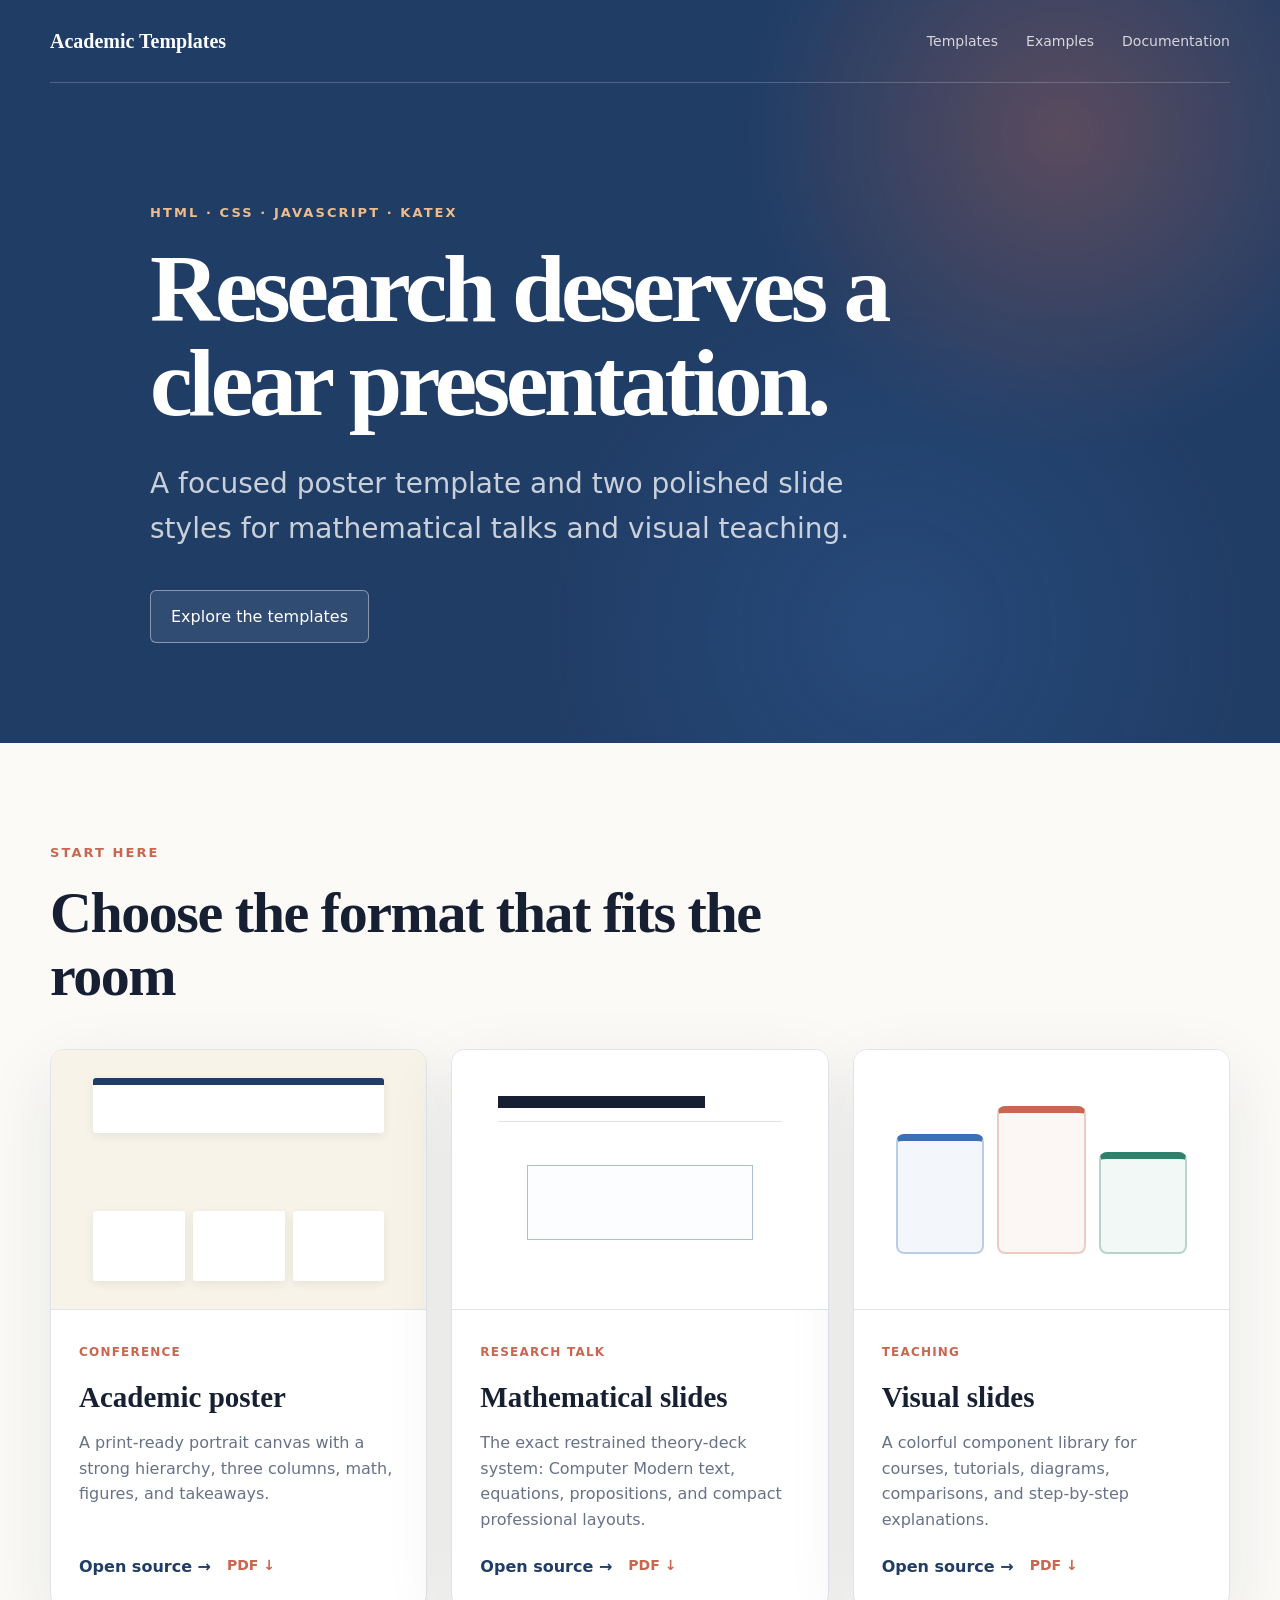
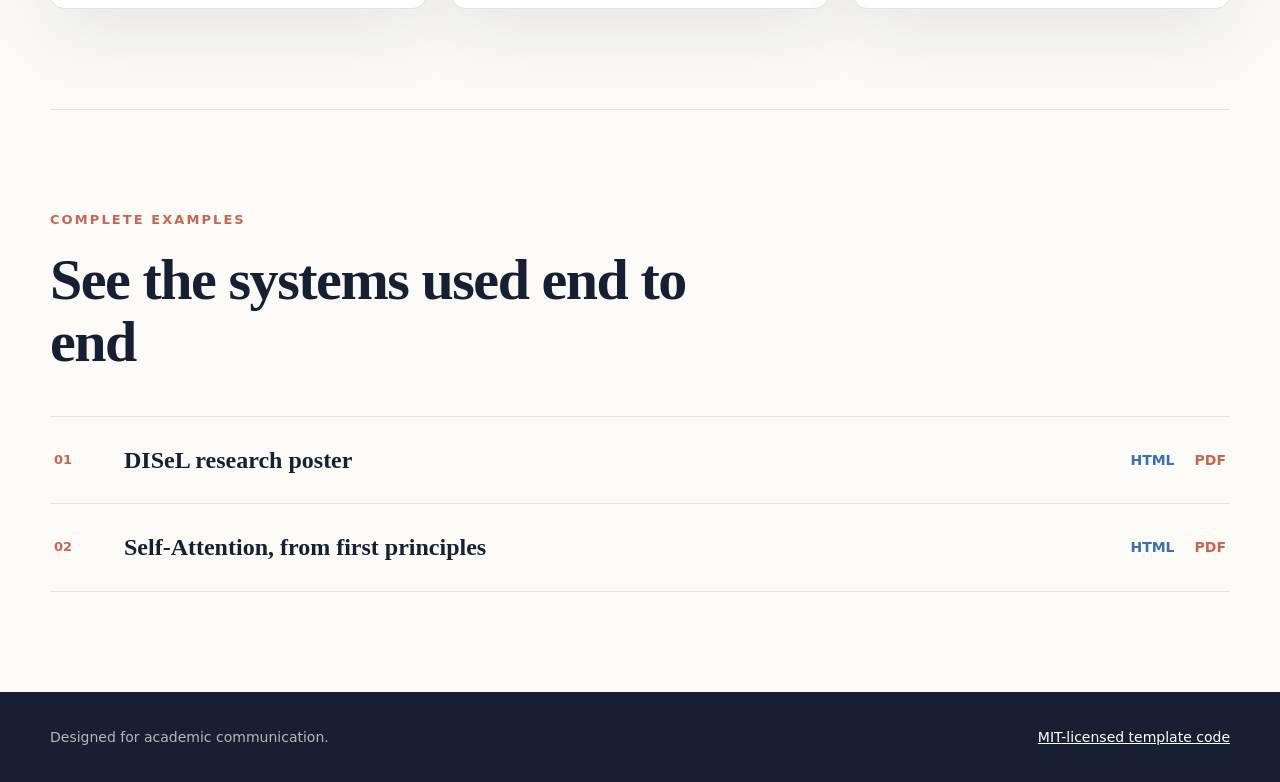
==== index.html @ d49de90f "Add academic poster and slide templates" ====
<!doctype html>
<html lang="en">
<head>
  <meta charset="utf-8">
  <meta name="viewport" content="width=device-width, initial-scale=1">
  <meta name="description" content="Reusable HTML, CSS, and JavaScript templates for academic posters and presentations.">
  <title>Academic Poster &amp; Slide Templates</title>
  <link rel="stylesheet" href="site.css">
</head>
<body>
  <header class="hero">
    <nav class="nav" aria-label="Primary navigation">
      <a class="brand" href="./">Academic Templates</a>
      <div class="nav__links">
        <a href="#templates">Templates</a>
        <a href="#examples">Examples</a>
        <a href="https://github.com/alizindari/academic-slide-poster-template#readme">Documentation</a>
      </div>
    </nav>
    <div class="hero__content">
      <p class="eyebrow">HTML · CSS · JavaScript · KaTeX</p>
      <h1>Research deserves a clear presentation.</h1>
      <p class="hero__copy">A focused poster template and two polished slide styles for mathematical talks and visual teaching.</p>
      <a class="button" href="#templates">Explore the templates</a>
    </div>
  </header>

  <main>
    <section class="section" id="templates">
      <div class="section__heading">
        <p class="eyebrow">Start here</p>
        <h2>Choose the format that fits the room</h2>
      </div>
      <div class="card-grid">
        <article class="template-card template-card--poster">
          <div class="template-card__preview poster-preview" aria-hidden="true">
            <i class="poster-preview__header"></i>
            <i></i><i></i><i></i>
          </div>
          <div class="template-card__body">
            <span class="tag">Conference</span>
            <h3>Academic poster</h3>
            <p>A print-ready portrait canvas with a strong hierarchy, three columns, math, figures, and takeaways.</p>
            <div class="template-actions">
              <a href="templates/poster/">Open source →</a>
              <a href="templates/poster/poster.pdf">PDF ↓</a>
            </div>
          </div>
        </article>

        <article class="template-card template-card--math">
          <div class="template-card__preview slide-preview slide-preview--math" aria-hidden="true">
            <i class="slide-preview__title"></i>
            <i class="slide-preview__rule"></i>
            <i class="slide-preview__equation"></i>
          </div>
          <div class="template-card__body">
            <span class="tag">Research talk</span>
            <h3>Mathematical slides</h3>
            <p>The exact restrained theory-deck system: Computer Modern text, equations, propositions, and compact professional layouts.</p>
            <div class="template-actions">
              <a href="templates/slides-math/">Open source →</a>
              <a href="templates/slides-math/slides.pdf">PDF ↓</a>
            </div>
          </div>
        </article>

        <article class="template-card template-card--teaching">
          <div class="template-card__preview slide-preview slide-preview--teaching" aria-hidden="true">
            <i></i><i></i><i></i>
          </div>
          <div class="template-card__body">
            <span class="tag">Teaching</span>
            <h3>Visual slides</h3>
            <p>A colorful component library for courses, tutorials, diagrams, comparisons, and step-by-step explanations.</p>
            <div class="template-actions">
              <a href="templates/slides-transformer/">Open source →</a>
              <a href="templates/slides-transformer/slides.pdf">PDF ↓</a>
            </div>
          </div>
        </article>
      </div>
    </section>

    <section class="section section--examples" id="examples">
      <div class="section__heading">
        <p class="eyebrow">Complete examples</p>
        <h2>See the systems used end to end</h2>
      </div>
      <div class="example-list">
        <div class="example-row">
          <span class="example-number">01</span>
          <strong>DISeL research poster</strong>
          <span class="example-actions"><a href="examples/poster-disel/">HTML</a><a href="examples/poster-disel/poster.pdf">PDF</a></span>
        </div>
        <div class="example-row">
          <span class="example-number">02</span>
          <strong>Self-Attention, from first principles</strong>
          <span class="example-actions"><a href="templates/slides-transformer/">HTML</a><a href="templates/slides-transformer/slides.pdf">PDF</a></span>
        </div>
      </div>
    </section>
  </main>

  <footer>
    <span>Designed for academic communication.</span>
    <a href="LICENSE">MIT-licensed template code</a>
  </footer>
</body>
</html>
---- site.css ----
:root {
  --ink: #172033;
  --muted: #687187;
  --paper: #fbfaf7;
  --white: #fff;
  --line: #dfe3ea;
  --navy: #203d66;
  --blue: #3b6fb6;
  --coral: #c8664f;
  --green: #2f816b;
  --gold: #c09335;
  --shadow: 0 22px 70px rgb(23 32 51 / 9%);
}

* { box-sizing: border-box; }

html { scroll-behavior: smooth; }

body {
  margin: 0;
  color: var(--ink);
  background: var(--paper);
  font-family: Inter, ui-sans-serif, system-ui, -apple-system, BlinkMacSystemFont, "Segoe UI", sans-serif;
  line-height: 1.6;
}

a { color: inherit; }

.hero {
  min-height: 650px;
  color: var(--white);
  background:
    radial-gradient(circle at 83% 18%, rgb(200 102 79 / 35%), transparent 26%),
    radial-gradient(circle at 70% 85%, rgb(59 111 182 / 25%), transparent 32%),
    var(--navy);
}

.nav {
  display: flex;
  align-items: center;
  justify-content: space-between;
  width: min(1180px, calc(100% - 48px));
  margin: 0 auto;
  padding: 25px 0;
  border-bottom: 1px solid rgb(255 255 255 / 20%);
}

.brand,
.nav__links a {
  text-decoration: none;
}

.brand {
  font-family: Georgia, "Times New Roman", serif;
  font-size: 20px;
  font-weight: 700;
}

.nav__links { display: flex; gap: 28px; }
.nav__links a { color: rgb(255 255 255 / 78%); font-size: 14px; }
.nav__links a:hover { color: #fff; }

.hero__content {
  width: min(980px, calc(100% - 48px));
  margin: 0 auto;
  padding: 120px 0 100px;
}

.eyebrow {
  margin: 0 0 18px;
  color: var(--coral);
  font-size: 13px;
  font-weight: 800;
  letter-spacing: .16em;
  text-transform: uppercase;
}

.hero .eyebrow { color: #f0bc89; }

.hero h1 {
  max-width: 850px;
  margin: 0;
  font-family: Georgia, "Times New Roman", serif;
  font-size: clamp(54px, 8vw, 96px);
  font-weight: 700;
  line-height: .98;
  letter-spacing: -.045em;
}

.hero__copy {
  max-width: 720px;
  margin: 32px 0 38px;
  color: rgb(255 255 255 / 76%);
  font-size: clamp(20px, 2.4vw, 28px);
}

.button {
  display: inline-block;
  padding: 13px 20px;
  border: 1px solid rgb(255 255 255 / 42%);
  border-radius: 6px;
  background: rgb(255 255 255 / 8%);
  text-decoration: none;
}

.button:hover { background: rgb(255 255 255 / 14%); }

.section {
  width: min(1180px, calc(100% - 48px));
  margin: 0 auto;
  padding: 100px 0;
}

.section__heading { max-width: 720px; margin-bottom: 42px; }
.section__heading h2 {
  margin: 0;
  font-family: Georgia, "Times New Roman", serif;
  font-size: clamp(38px, 5vw, 58px);
  line-height: 1.08;
  letter-spacing: -.025em;
}

.card-grid {
  display: grid;
  grid-template-columns: repeat(3, 1fr);
  gap: 24px;
}

.template-card {
  overflow: hidden;
  border: 1px solid var(--line);
  border-radius: 14px;
  background: var(--white);
  box-shadow: var(--shadow);
}

.template-card__preview {
  height: 260px;
  border-bottom: 1px solid var(--line);
  background: #f1f3f6;
}

.template-card__body { padding: 28px; }
.template-card h3 {
  margin: 10px 0;
  font-family: Georgia, "Times New Roman", serif;
  font-size: 29px;
}
.template-card p { min-height: 104px; margin: 0 0 20px; color: var(--muted); }
.template-card a { color: var(--navy); font-weight: 750; text-decoration: none; }
.template-actions { display: flex; flex-wrap: wrap; gap: 8px 16px; }
.template-actions a:not(:first-child) { color: var(--coral); font-size: 14px; }
.tag { color: var(--coral); font-size: 12px; font-weight: 800; letter-spacing: .1em; text-transform: uppercase; }

.poster-preview {
  display: grid;
  grid-template-columns: repeat(3, 1fr);
  gap: 8px;
  padding: 28px 42px;
  background: #f8f3e8;
}
.poster-preview i { display: block; border-radius: 3px; background: #fff; box-shadow: 0 3px 10px rgb(23 32 51 / 8%); }
.poster-preview__header { grid-column: 1 / -1; height: 55px; border-top: 7px solid var(--navy); }

.slide-preview { position: relative; padding: 40px; background: #fff; }
.slide-preview--math i { position: absolute; display: block; }
.slide-preview__title { top: 46px; left: 46px; width: 55%; height: 12px; background: var(--ink); }
.slide-preview__rule { top: 71px; right: 46px; left: 46px; height: 1px; background: var(--line); }
.slide-preview__equation { top: 115px; right: 75px; left: 75px; height: 75px; border: 1px solid #aebed2; background: #fbfdff; }

.slide-preview--teaching {
  display: grid;
  grid-template-columns: repeat(3, 1fr);
  align-items: end;
  gap: 13px;
  padding: 56px 42px;
}
.slide-preview--teaching i { display: block; height: 120px; border: 2px solid rgb(59 111 182 / 30%); border-top: 7px solid var(--blue); border-radius: 8px; background: rgb(59 111 182 / 6%); }
.slide-preview--teaching i:nth-child(2) { height: 148px; border-color: rgb(200 102 79 / 30%); border-top-color: var(--coral); background: rgb(200 102 79 / 6%); }
.slide-preview--teaching i:nth-child(3) { height: 102px; border-color: rgb(47 129 107 / 30%); border-top-color: var(--green); background: rgb(47 129 107 / 6%); }

.section--examples { border-top: 1px solid var(--line); }
.example-list { border-top: 1px solid var(--line); }
.example-row {
  display: grid;
  grid-template-columns: 70px 1fr 260px;
  align-items: center;
  padding: 24px 4px;
  border-bottom: 1px solid var(--line);
}
.example-number { color: var(--coral); font-size: 13px; font-weight: 800; }
.example-list strong { font-family: Georgia, "Times New Roman", serif; font-size: 24px; }
.example-actions { display: flex; justify-content: flex-end; gap: 20px; }
.example-actions a { color: var(--blue); font-size: 14px; font-weight: 800; text-decoration: none; }
.example-actions a:last-child { color: var(--coral); }

footer {
  display: flex;
  justify-content: space-between;
  gap: 20px;
  padding: 34px max(24px, calc((100% - 1180px) / 2));
  color: rgb(255 255 255 / 68%);
  background: var(--ink);
  font-size: 14px;
}
footer a { color: #fff; }

@media (max-width: 900px) {
  .card-grid { grid-template-columns: 1fr; }
  .template-card { display: grid; grid-template-columns: 42% 1fr; }
  .template-card__preview { height: auto; min-height: 280px; border-right: 1px solid var(--line); border-bottom: 0; }
  .template-card p { min-height: 0; }
}

@media (max-width: 640px) {
  .nav__links { display: none; }
  .hero { min-height: 580px; }
  .hero__content { padding-top: 90px; }
  .section { padding: 72px 0; }
  .template-card { display: block; }
  .template-card__preview { height: 220px; min-height: 0; border-right: 0; border-bottom: 1px solid var(--line); }
  .example-row { grid-template-columns: 38px 1fr; }
  .example-actions { grid-column: 2; justify-content: flex-start; margin-top: 8px; }
  footer { flex-direction: column; }
}
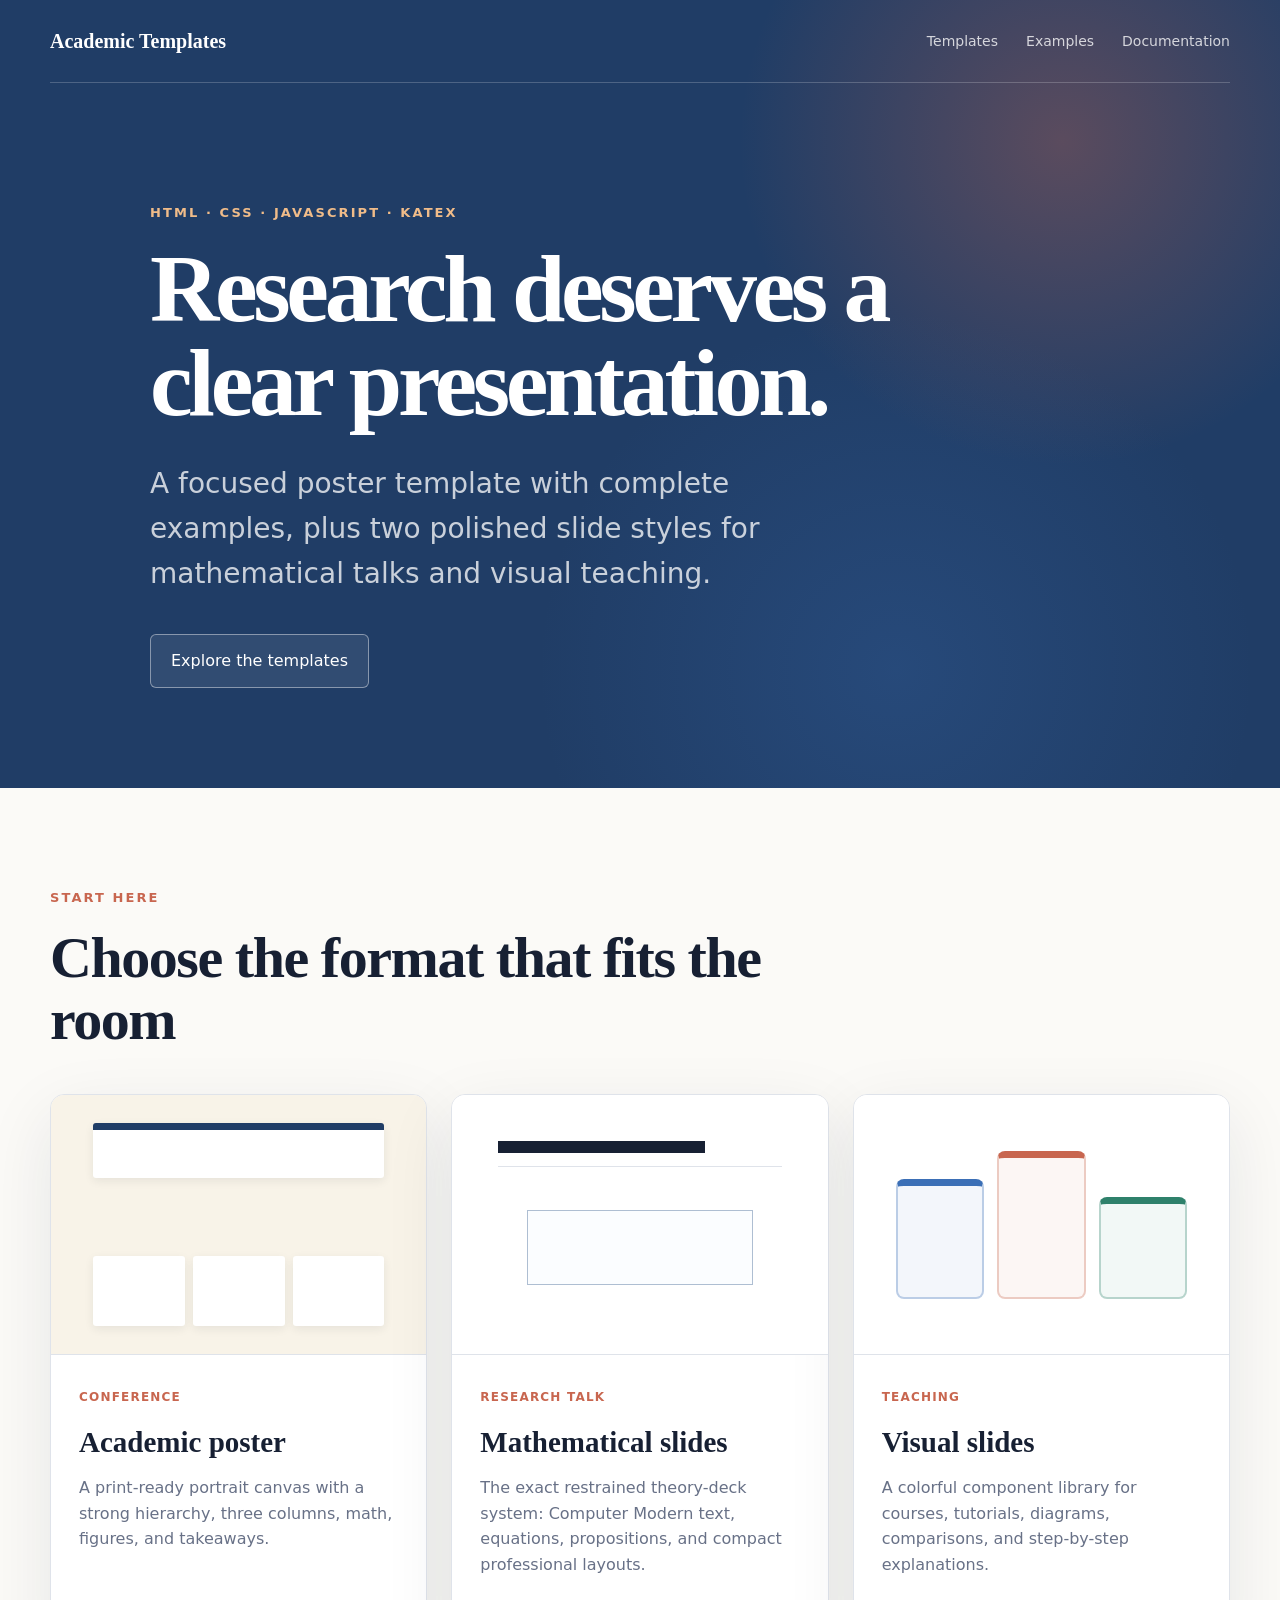
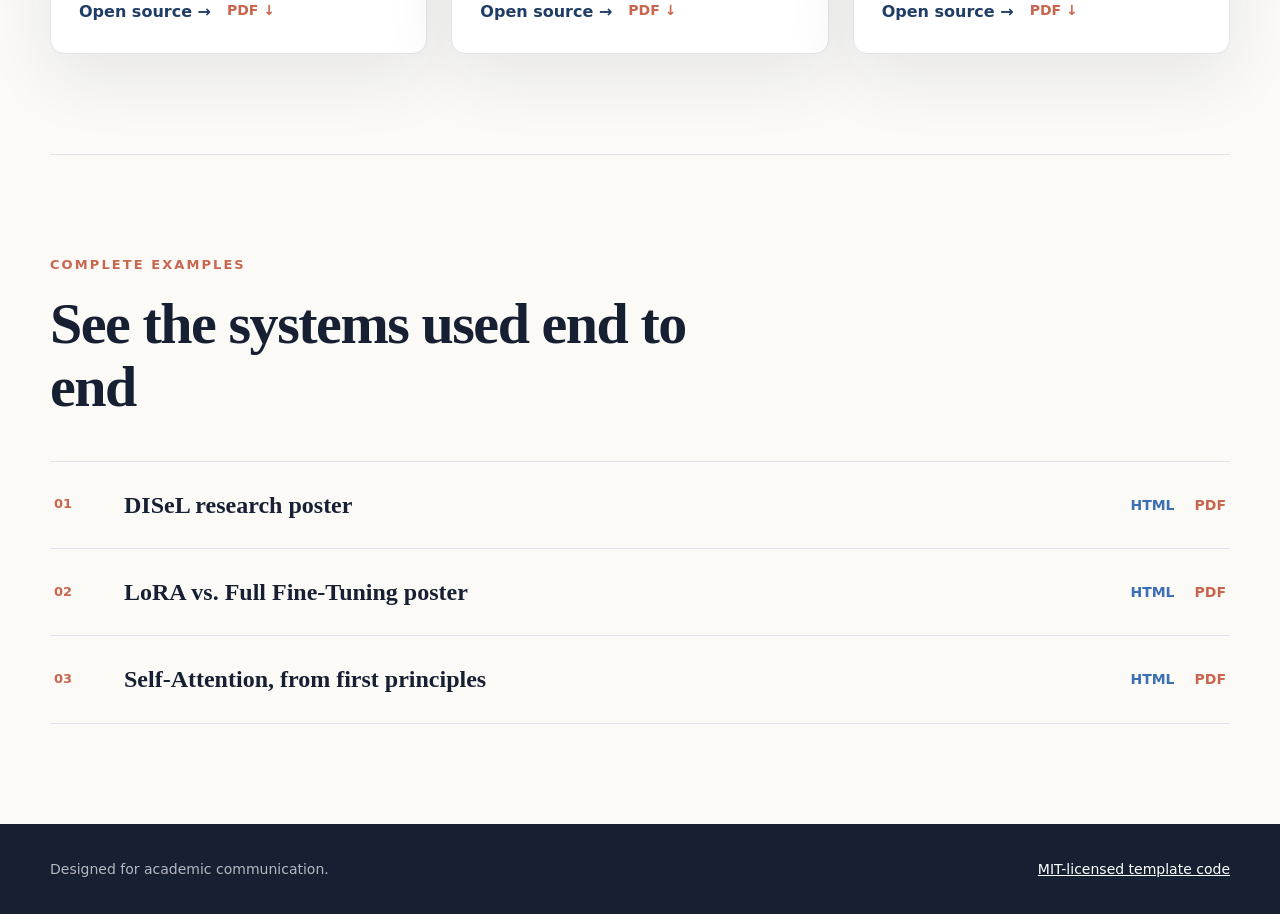
==== commit 8099f33d: "Add LoRA poster example" ====
--- a/index.html
+++ b/index.html
@@ -20,7 +20,7 @@
     <div class="hero__content">
       <p class="eyebrow">HTML · CSS · JavaScript · KaTeX</p>
       <h1>Research deserves a clear presentation.</h1>
-      <p class="hero__copy">A focused poster template and two polished slide styles for mathematical talks and visual teaching.</p>
+      <p class="hero__copy">A focused poster template with complete examples, plus two polished slide styles for mathematical talks and visual teaching.</p>
       <a class="button" href="#templates">Explore the templates</a>
     </div>
   </header>
@@ -95,6 +95,11 @@
         </div>
         <div class="example-row">
           <span class="example-number">02</span>
+          <strong>LoRA vs. Full Fine-Tuning poster</strong>
+          <span class="example-actions"><a href="examples/poster-lora/">HTML</a><a href="examples/poster-lora/poster.pdf">PDF</a></span>
+        </div>
+        <div class="example-row">
+          <span class="example-number">03</span>
           <strong>Self-Attention, from first principles</strong>
           <span class="example-actions"><a href="templates/slides-transformer/">HTML</a><a href="templates/slides-transformer/slides.pdf">PDF</a></span>
         </div>
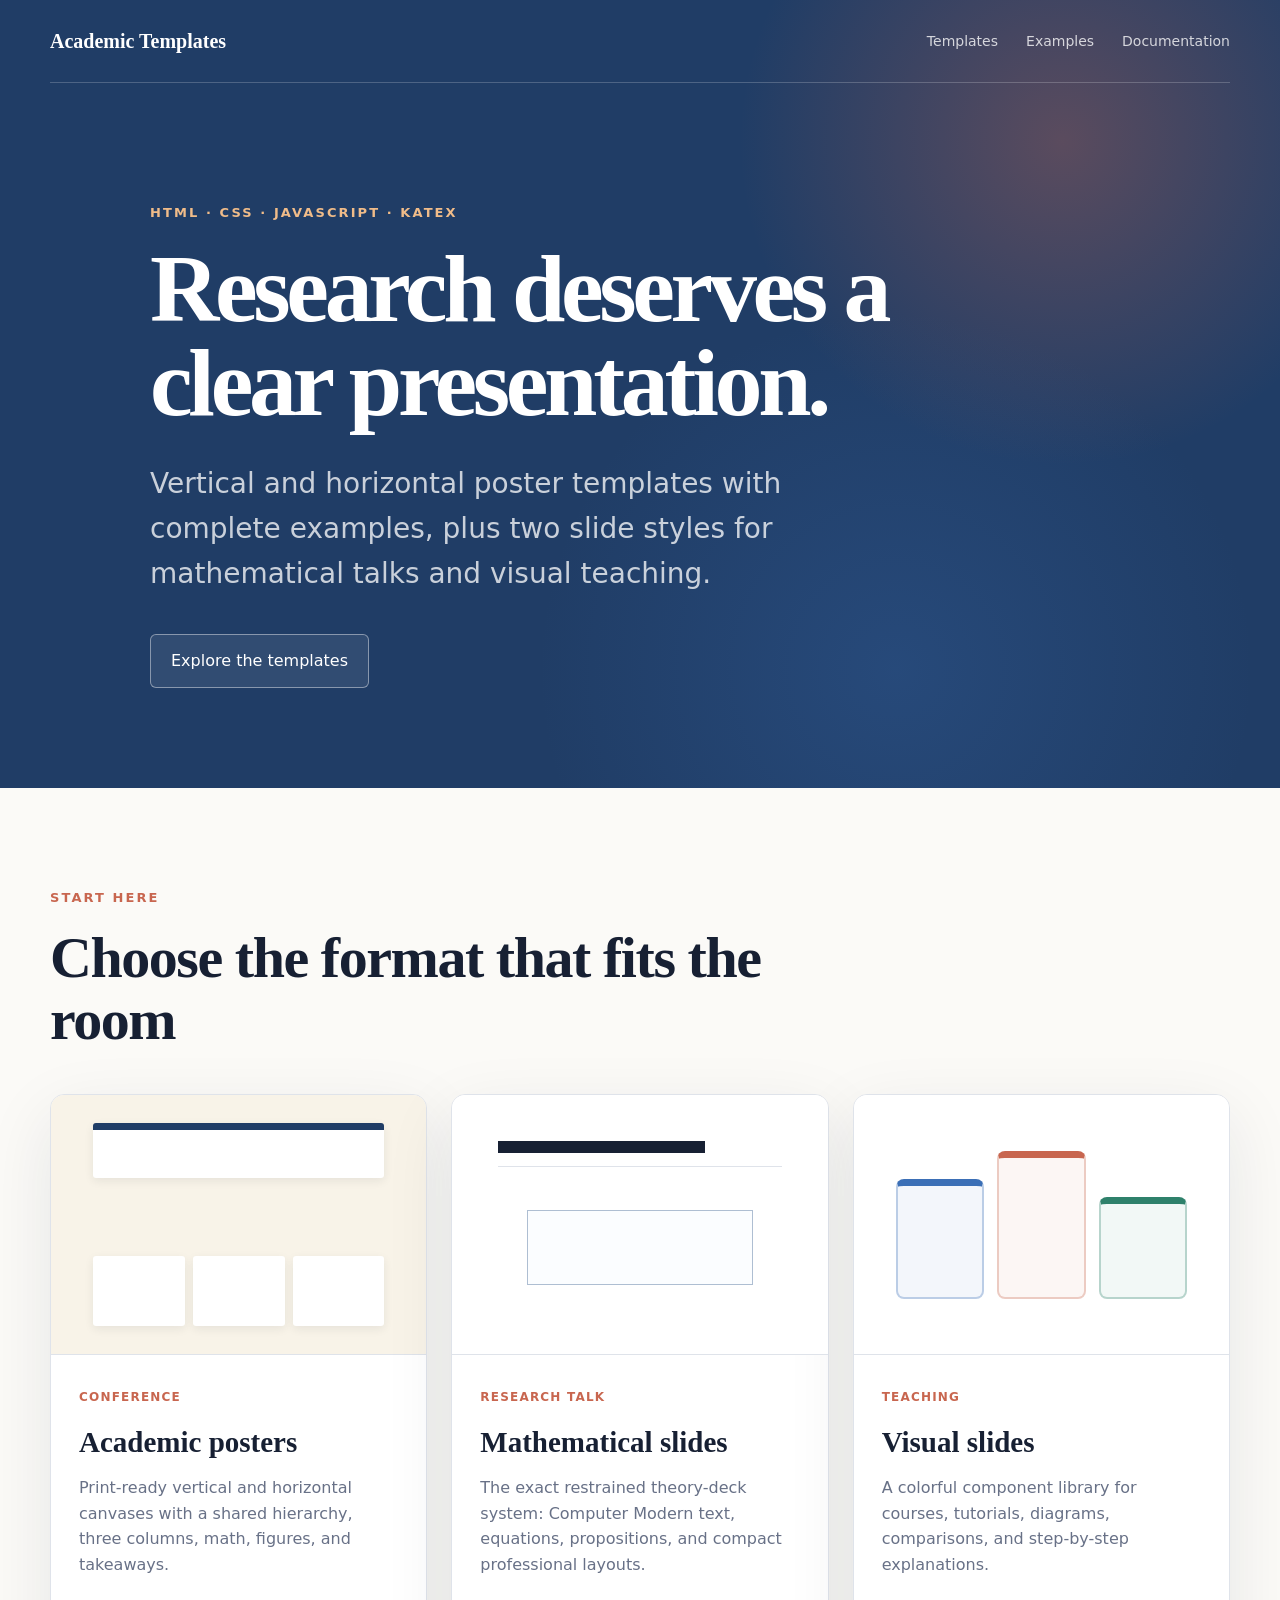
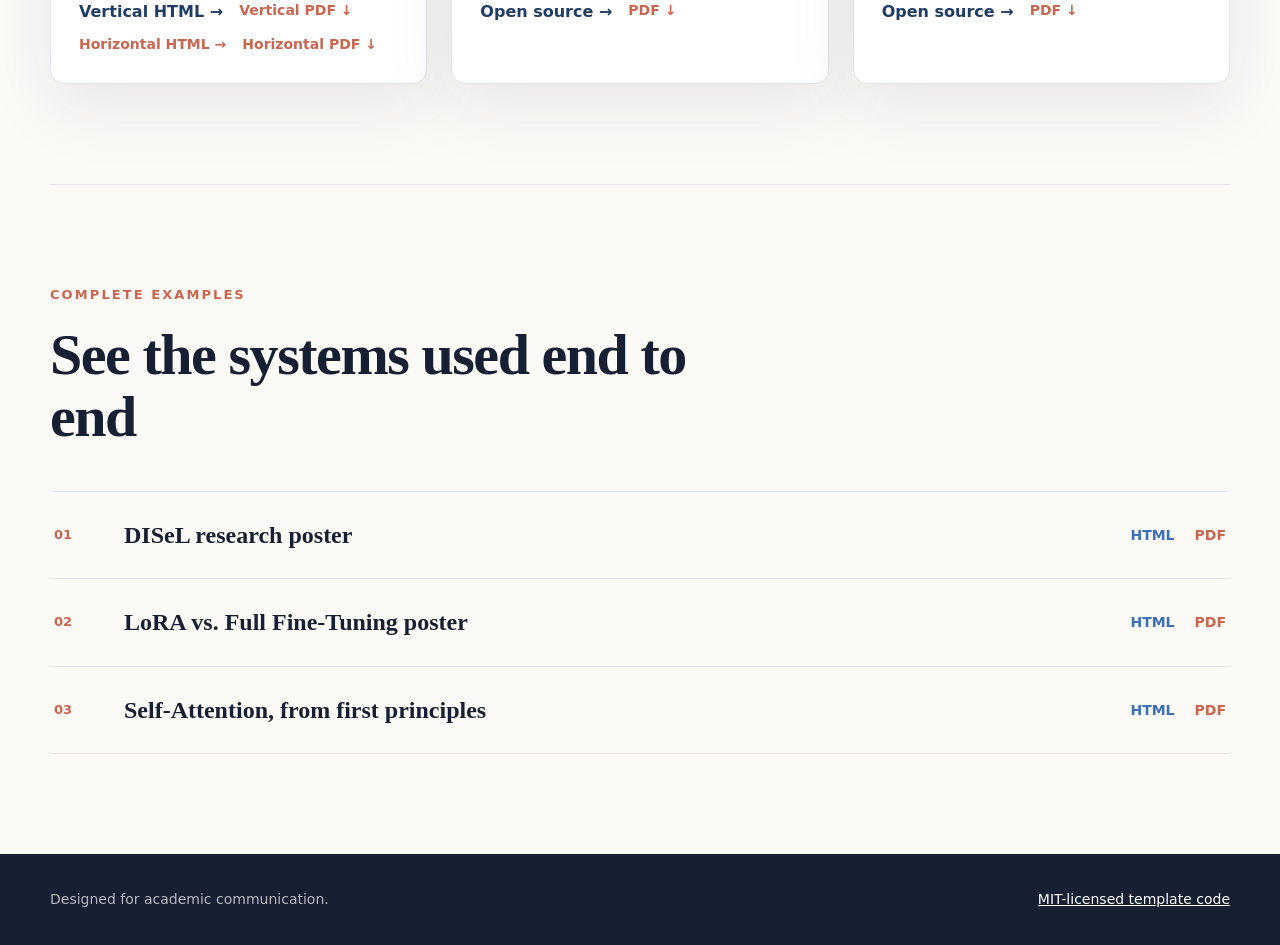
==== commit ce76ad10: "Add vertical and horizontal poster templates" ====
--- a/index.html
+++ b/index.html
@@ -20,7 +20,7 @@
     <div class="hero__content">
       <p class="eyebrow">HTML · CSS · JavaScript · KaTeX</p>
       <h1>Research deserves a clear presentation.</h1>
-      <p class="hero__copy">A focused poster template with complete examples, plus two polished slide styles for mathematical talks and visual teaching.</p>
+      <p class="hero__copy">Vertical and horizontal poster templates with complete examples, plus two slide styles for mathematical talks and visual teaching.</p>
       <a class="button" href="#templates">Explore the templates</a>
     </div>
   </header>
@@ -39,11 +39,13 @@
           </div>
           <div class="template-card__body">
             <span class="tag">Conference</span>
-            <h3>Academic poster</h3>
-            <p>A print-ready portrait canvas with a strong hierarchy, three columns, math, figures, and takeaways.</p>
+            <h3>Academic posters</h3>
+            <p>Print-ready vertical and horizontal canvases with a shared hierarchy, three columns, math, figures, and takeaways.</p>
             <div class="template-actions">
-              <a href="templates/poster/">Open source →</a>
-              <a href="templates/poster/poster.pdf">PDF ↓</a>
+              <a href="templates/poster-vertical/">Vertical HTML →</a>
+              <a href="templates/poster-vertical/poster.pdf">Vertical PDF ↓</a>
+              <a href="templates/poster-horizontal/">Horizontal HTML →</a>
+              <a href="templates/poster-horizontal/poster.pdf">Horizontal PDF ↓</a>
             </div>
           </div>
         </article>
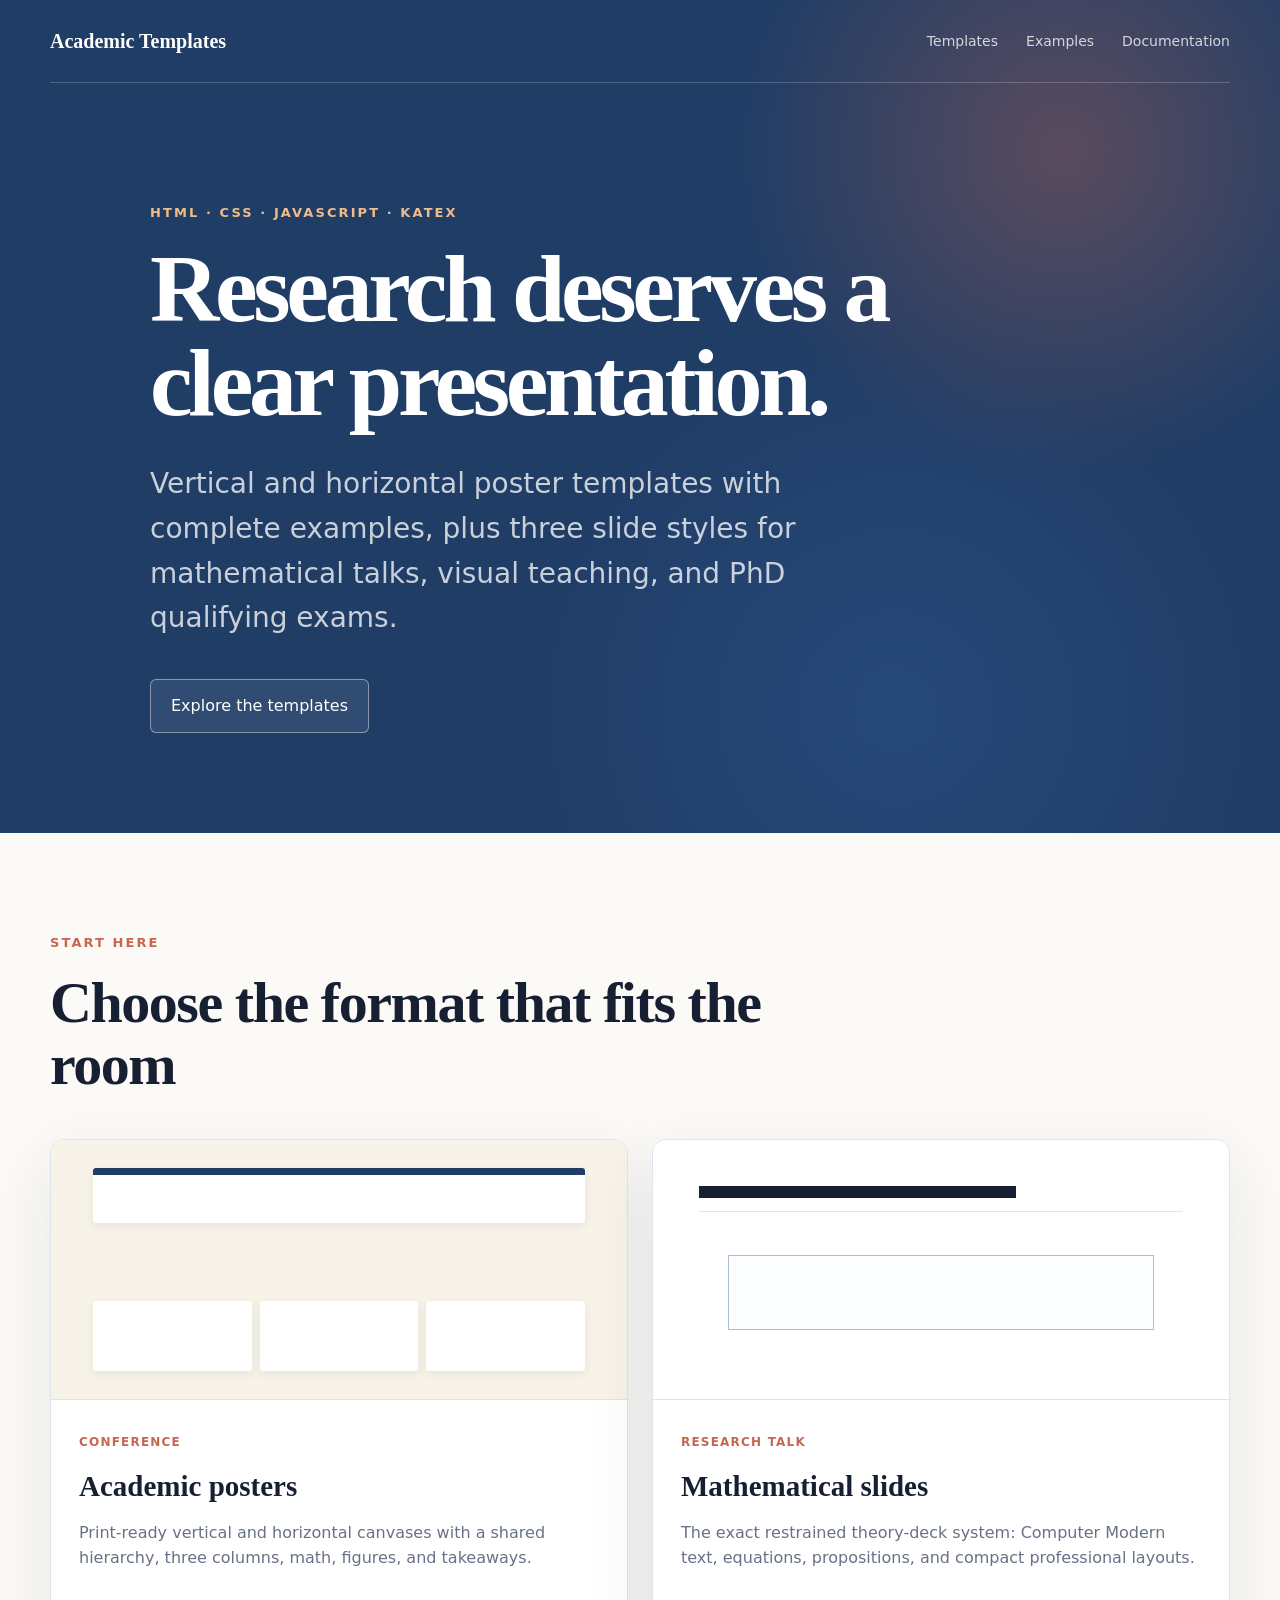
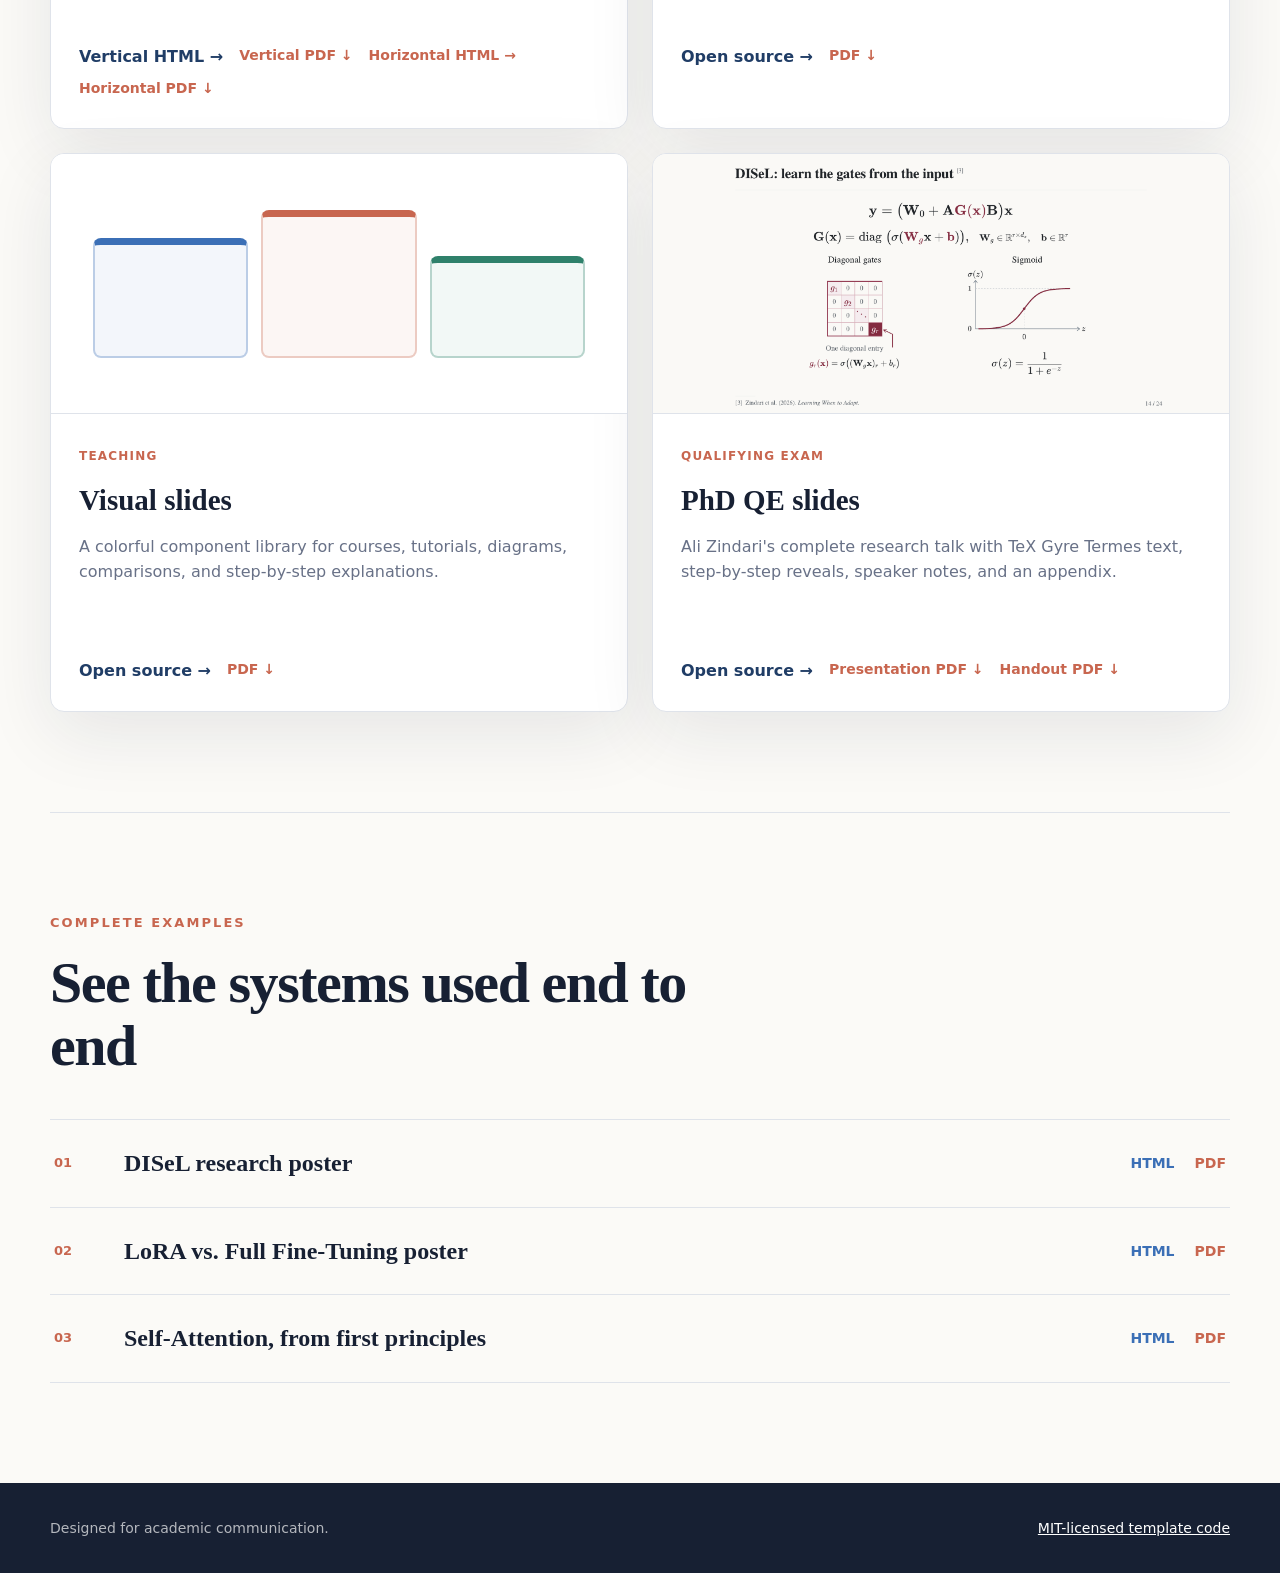
==== commit b0e725bf: "Add PhD qualifying exam slide template" ====
--- a/index.html
+++ b/index.html
@@ -20,7 +20,7 @@
     <div class="hero__content">
       <p class="eyebrow">HTML · CSS · JavaScript · KaTeX</p>
       <h1>Research deserves a clear presentation.</h1>
-      <p class="hero__copy">Vertical and horizontal poster templates with complete examples, plus two slide styles for mathematical talks and visual teaching.</p>
+      <p class="hero__copy">Vertical and horizontal poster templates with complete examples, plus three slide styles for mathematical talks, visual teaching, and PhD qualifying exams.</p>
       <a class="button" href="#templates">Explore the templates</a>
     </div>
   </header>
@@ -81,6 +81,21 @@
             </div>
           </div>
         </article>
+        <article class="template-card template-card--qe">
+          <div class="template-card__preview qe-preview">
+            <img src="docs/assets/previews/slides-qe.png" alt="QE slide with a gate matrix, sigmoid diagram, and burgundy accents" loading="lazy">
+          </div>
+          <div class="template-card__body">
+            <span class="tag">Qualifying exam</span>
+            <h3>PhD QE slides</h3>
+            <p>Ali Zindari's complete research talk with TeX Gyre Termes text, step-by-step reveals, speaker notes, and an appendix.</p>
+            <div class="template-actions">
+              <a href="templates/slides-qe/">Open source →</a>
+              <a href="templates/slides-qe/slides.pdf">Presentation PDF ↓</a>
+              <a href="templates/slides-qe/slides-handout.pdf">Handout PDF ↓</a>
+            </div>
+          </div>
+        </article>
       </div>
     </section>
 
--- a/site.css
+++ b/site.css
@@ -122,7 +122,7 @@
 
 .card-grid {
   display: grid;
-  grid-template-columns: repeat(3, 1fr);
+  grid-template-columns: repeat(2, 1fr);
   gap: 24px;
 }
 
@@ -141,6 +141,8 @@
 }
 
 .template-card__body { padding: 28px; }
+.qe-preview { display: flex; align-items: center; background: #faf9f6; }
+.qe-preview img { display: block; width: 100%; height: 100%; object-fit: contain; }
 .template-card h3 {
   margin: 10px 0;
   font-family: Georgia, "Times New Roman", serif;
